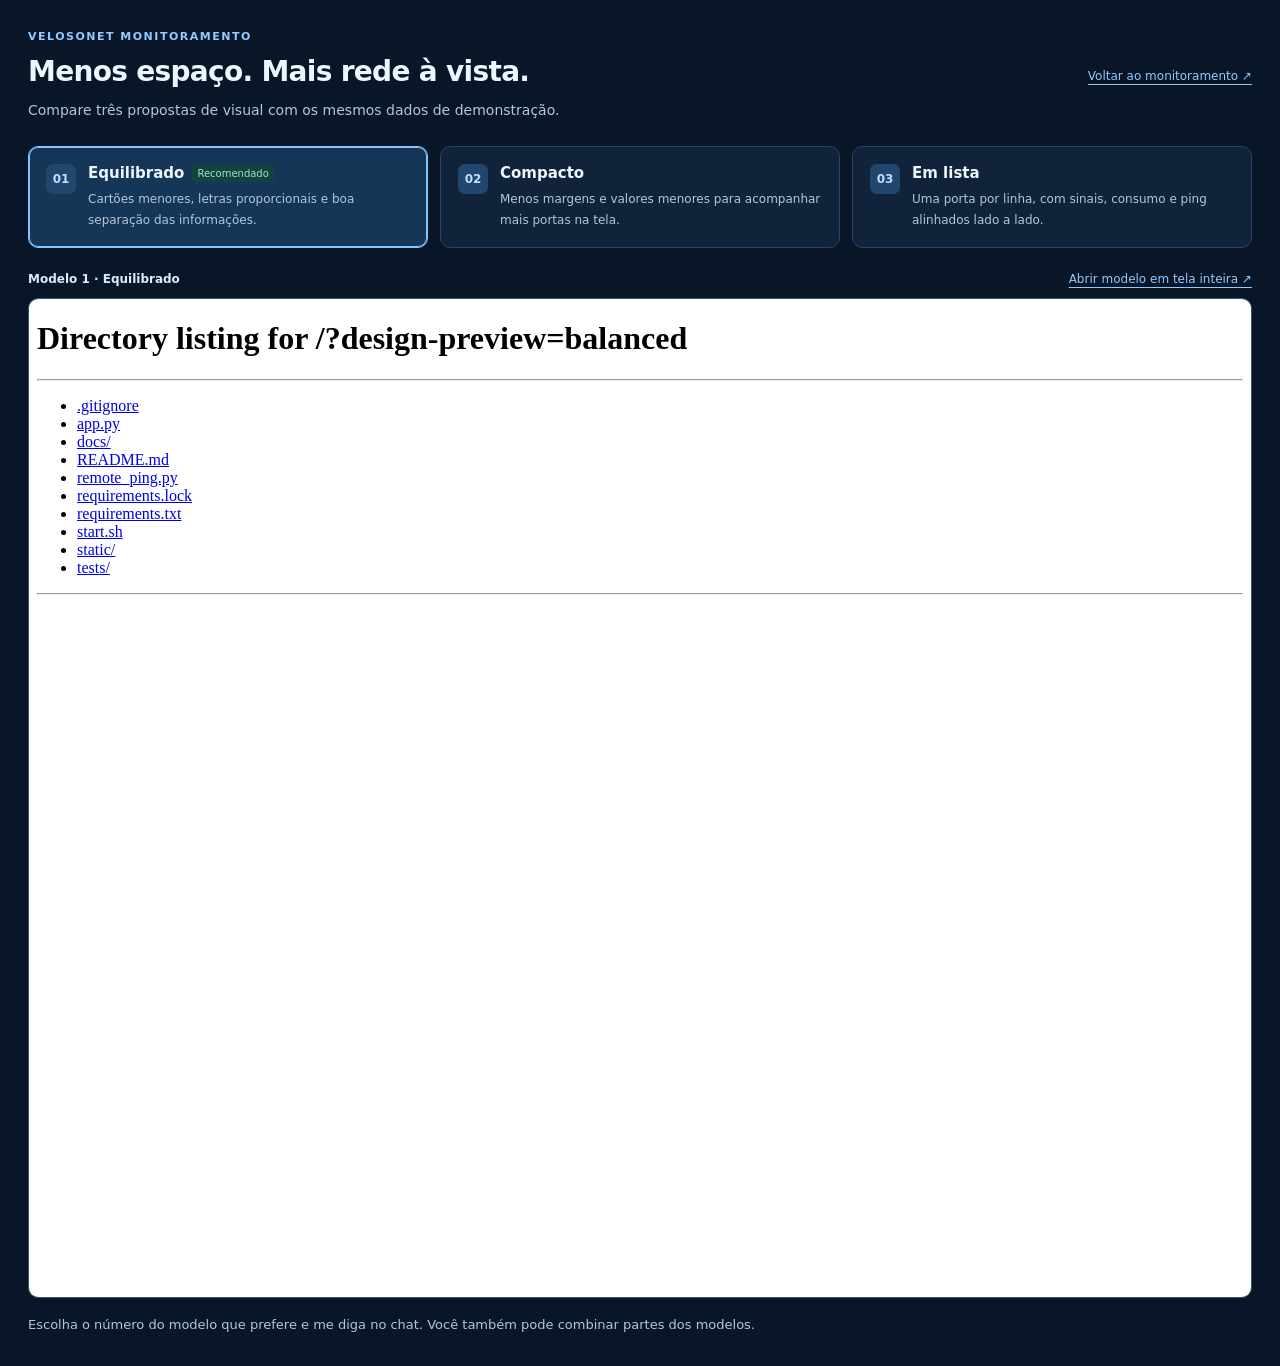
==== static/design-options.html @ dede8909 "Add three compact design previews for visual comparison" ====
<!DOCTYPE html>
<html lang="pt-BR">
<head>
  <meta charset="utf-8">
  <meta name="viewport" content="width=device-width,initial-scale=1">
  <meta name="theme-color" content="#081628">
  <title>Escolha o visual · VELOSONET</title>
  <link rel="icon" href="/static/favicon.svg" type="image/svg+xml">
  <link rel="stylesheet" href="/static/design-options.css">
  <script src="/static/design-options.js" defer></script>
</head>
<body>
  <main>
    <header class="choice-heading">
      <div><p class="brand">VELOSONET MONITORAMENTO</p><h1>Menos espaço. Mais rede à vista.</h1><p>Compare três propostas de visual com os mesmos dados de demonstração.</p></div>
      <a href="/" class="back-link">Voltar ao monitoramento ↗</a>
    </header>
    <div class="choices" role="group" aria-label="Escolher modelo de visual">
      <button type="button" data-model="balanced" aria-pressed="true"><span class="model-number">01</span><span><strong>Equilibrado <small>Recomendado</small></strong><span>Cartões menores, letras proporcionais e boa separação das informações.</span></span></button>
      <button type="button" data-model="compact" aria-pressed="false"><span class="model-number">02</span><span><strong>Compacto</strong><span>Menos margens e valores menores para acompanhar mais portas na tela.</span></span></button>
      <button type="button" data-model="list" aria-pressed="false"><span class="model-number">03</span><span><strong>Em lista</strong><span>Uma porta por linha, com sinais, consumo e ping alinhados lado a lado.</span></span></button>
    </div>
    <div class="preview-heading"><p id="model-description" aria-live="polite">Modelo 1 · Equilibrado</p><a id="full-preview" href="/?design-preview=balanced" target="_blank" rel="noopener">Abrir modelo em tela inteira ↗</a></div>
    <iframe id="design-frame" src="/?design-preview=balanced" title="Prévia do modelo Equilibrado"></iframe>
    <p class="choice-note">Escolha o número do modelo que prefere e me diga no chat. Você também pode combinar partes dos modelos.</p>
  </main>
</body>
</html>
---- static/design-options.css ----
:root{color-scheme:dark;font-family:system-ui,-apple-system,'Segoe UI',sans-serif;color:#edf5ff;background:#081628}
*{box-sizing:border-box}body{margin:0}main{max-width:1600px;margin:0 auto;padding:30px 28px}a{color:#92c9ff;text-underline-offset:4px}.choice-heading{display:flex;align-items:center;justify-content:space-between;gap:24px;margin-bottom:24px}.brand{font-size:11px;font-weight:750;letter-spacing:1.5px;color:#95caff;margin:0 0 12px}h1{font-size:28px;line-height:1.2;letter-spacing:-.7px;margin:0 0 10px}.choice-heading>div>p:last-child{margin:0;color:#b4c6dc;font-size:14px;line-height:1.7}.back-link{font-size:12px;white-space:nowrap}.choices{display:grid;grid-template-columns:repeat(3,minmax(0,1fr));gap:12px}.choices button{display:flex;align-items:flex-start;gap:12px;padding:17px;text-align:left;font:inherit;background:#10233b;border:1px solid #2c4360;border-radius:10px;color:inherit;cursor:pointer}.choices button[aria-pressed=true]{border-color:#85c4ff;background:#153657;box-shadow:inset 0 0 0 1px #85c4ff}.choices button:hover{border-color:#85c4ff}.choices button:focus-visible,a:focus-visible{outline:3px solid #b7dbff;outline-offset:4px}.model-number{display:grid;place-items:center;flex-shrink:0;width:30px;height:30px;border-radius:7px;background:#21476e;font-size:12px;color:#bbddff;font-weight:650}.choices button>span:last-child{min-width:0}.choices strong{display:flex;flex-wrap:wrap;gap:8px;align-items:center;font-size:15px;font-weight:650}.choices small{font-size:10px;color:#9ce4ce;background:#14433e;border-radius:4px;padding:3px 5px;font-weight:500}.choices strong+span{display:block;color:#b4c6dc;font-size:12px;line-height:1.7;margin-top:7px}.preview-heading{display:flex;align-items:center;justify-content:space-between;gap:12px;margin:24px 0 12px;font-size:12px}.preview-heading p{margin:0;color:#dcecff;font-weight:600}.preview-heading a{font-size:12px}iframe{display:block;width:100%;height:1000px;border:1px solid #395574;border-radius:10px;background:#081628}.choice-note{color:#b4c6dc;font-size:13px;line-height:1.7;margin:16px 0 0}@media(max-width:700px){main{padding:22px 14px}.choice-heading{align-items:flex-start;flex-direction:column;gap:14px}h1{font-size:24px}.choices{grid-template-columns:1fr}.choices button{padding:12px}.preview-heading{align-items:flex-start;flex-direction:column}.choices strong+span{margin-top:4px}iframe{height:900px}}
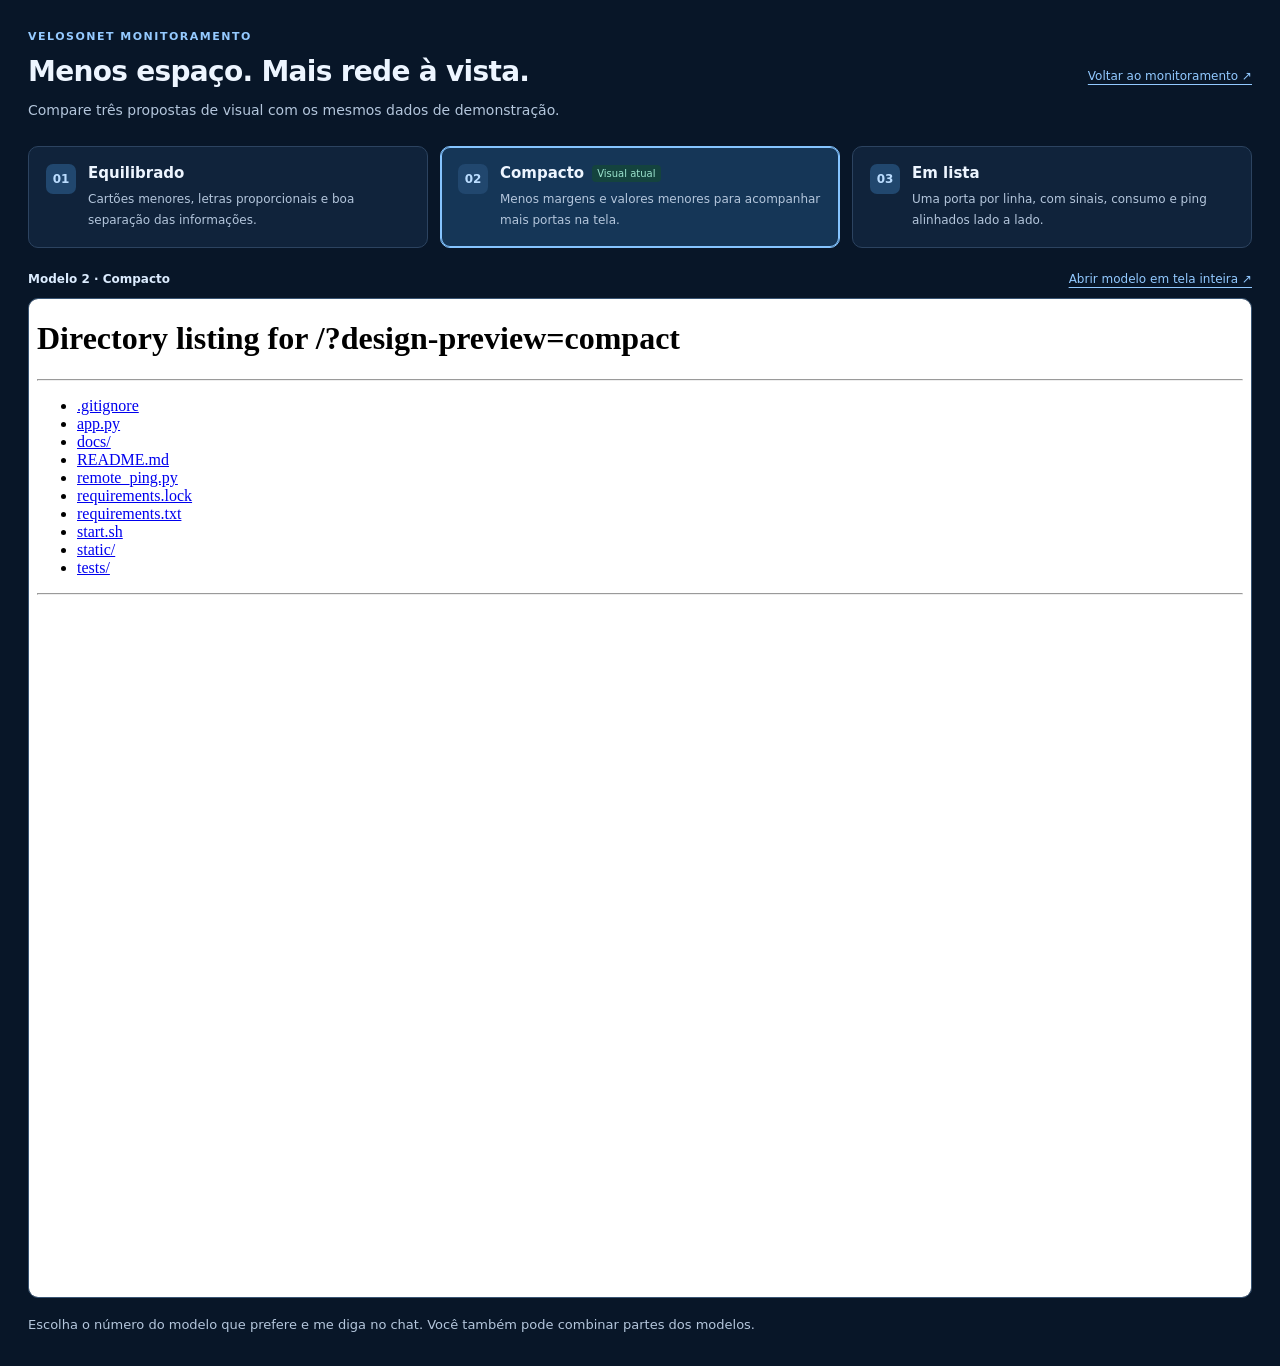
==== commit 7a939387: "Apply compact layout to the main monitoring dashboard" ====
--- a/static/design-options.html
+++ b/static/design-options.html
@@ -16,12 +16,12 @@
       <a href="/" class="back-link">Voltar ao monitoramento ↗</a>
     </header>
     <div class="choices" role="group" aria-label="Escolher modelo de visual">
-      <button type="button" data-model="balanced" aria-pressed="true"><span class="model-number">01</span><span><strong>Equilibrado <small>Recomendado</small></strong><span>Cartões menores, letras proporcionais e boa separação das informações.</span></span></button>
-      <button type="button" data-model="compact" aria-pressed="false"><span class="model-number">02</span><span><strong>Compacto</strong><span>Menos margens e valores menores para acompanhar mais portas na tela.</span></span></button>
+      <button type="button" data-model="balanced" aria-pressed="false"><span class="model-number">01</span><span><strong>Equilibrado</strong><span>Cartões menores, letras proporcionais e boa separação das informações.</span></span></button>
+      <button type="button" data-model="compact" aria-pressed="true"><span class="model-number">02</span><span><strong>Compacto <small>Visual atual</small></strong><span>Menos margens e valores menores para acompanhar mais portas na tela.</span></span></button>
       <button type="button" data-model="list" aria-pressed="false"><span class="model-number">03</span><span><strong>Em lista</strong><span>Uma porta por linha, com sinais, consumo e ping alinhados lado a lado.</span></span></button>
     </div>
-    <div class="preview-heading"><p id="model-description" aria-live="polite">Modelo 1 · Equilibrado</p><a id="full-preview" href="/?design-preview=balanced" target="_blank" rel="noopener">Abrir modelo em tela inteira ↗</a></div>
-    <iframe id="design-frame" src="/?design-preview=balanced" title="Prévia do modelo Equilibrado"></iframe>
+    <div class="preview-heading"><p id="model-description" aria-live="polite">Modelo 2 · Compacto</p><a id="full-preview" href="/?design-preview=compact" target="_blank" rel="noopener">Abrir modelo em tela inteira ↗</a></div>
+    <iframe id="design-frame" src="/?design-preview=compact" title="Prévia do modelo Compacto"></iframe>
     <p class="choice-note">Escolha o número do modelo que prefere e me diga no chat. Você também pode combinar partes dos modelos.</p>
   </main>
 </body>
